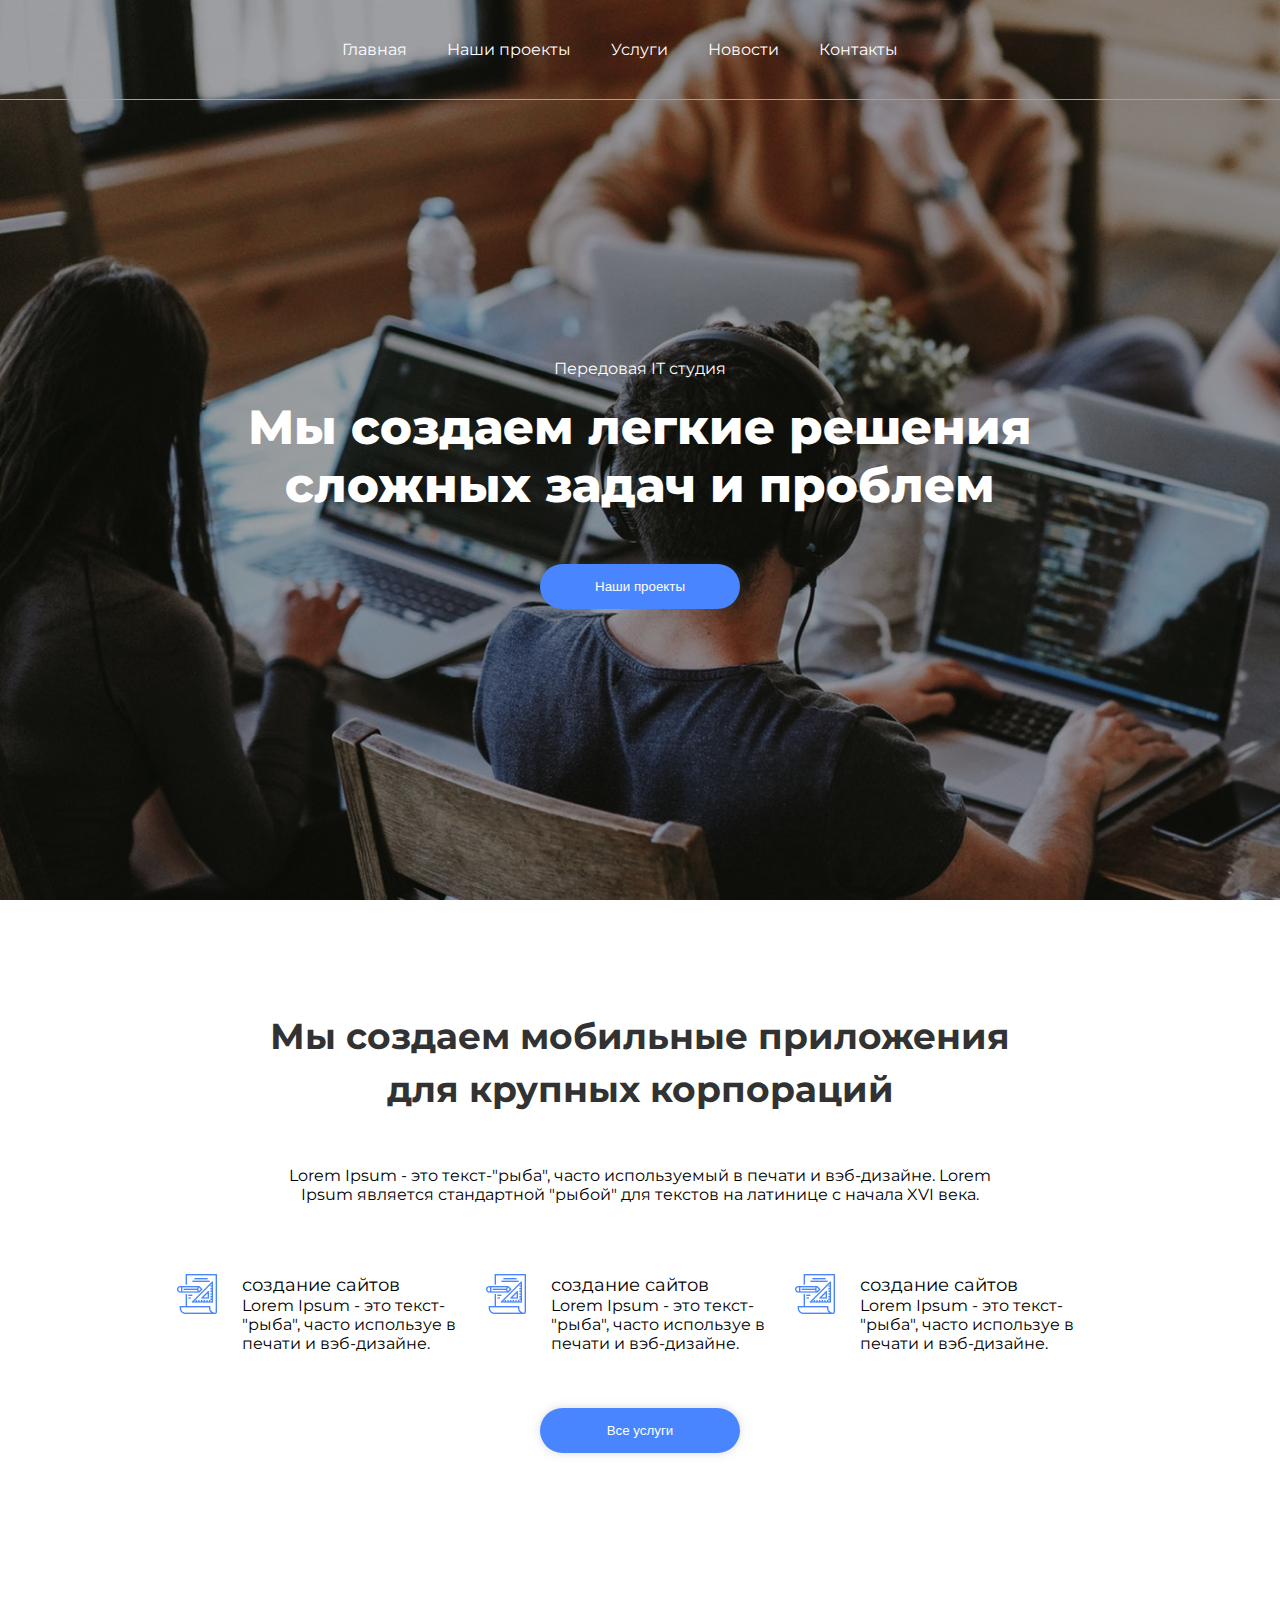
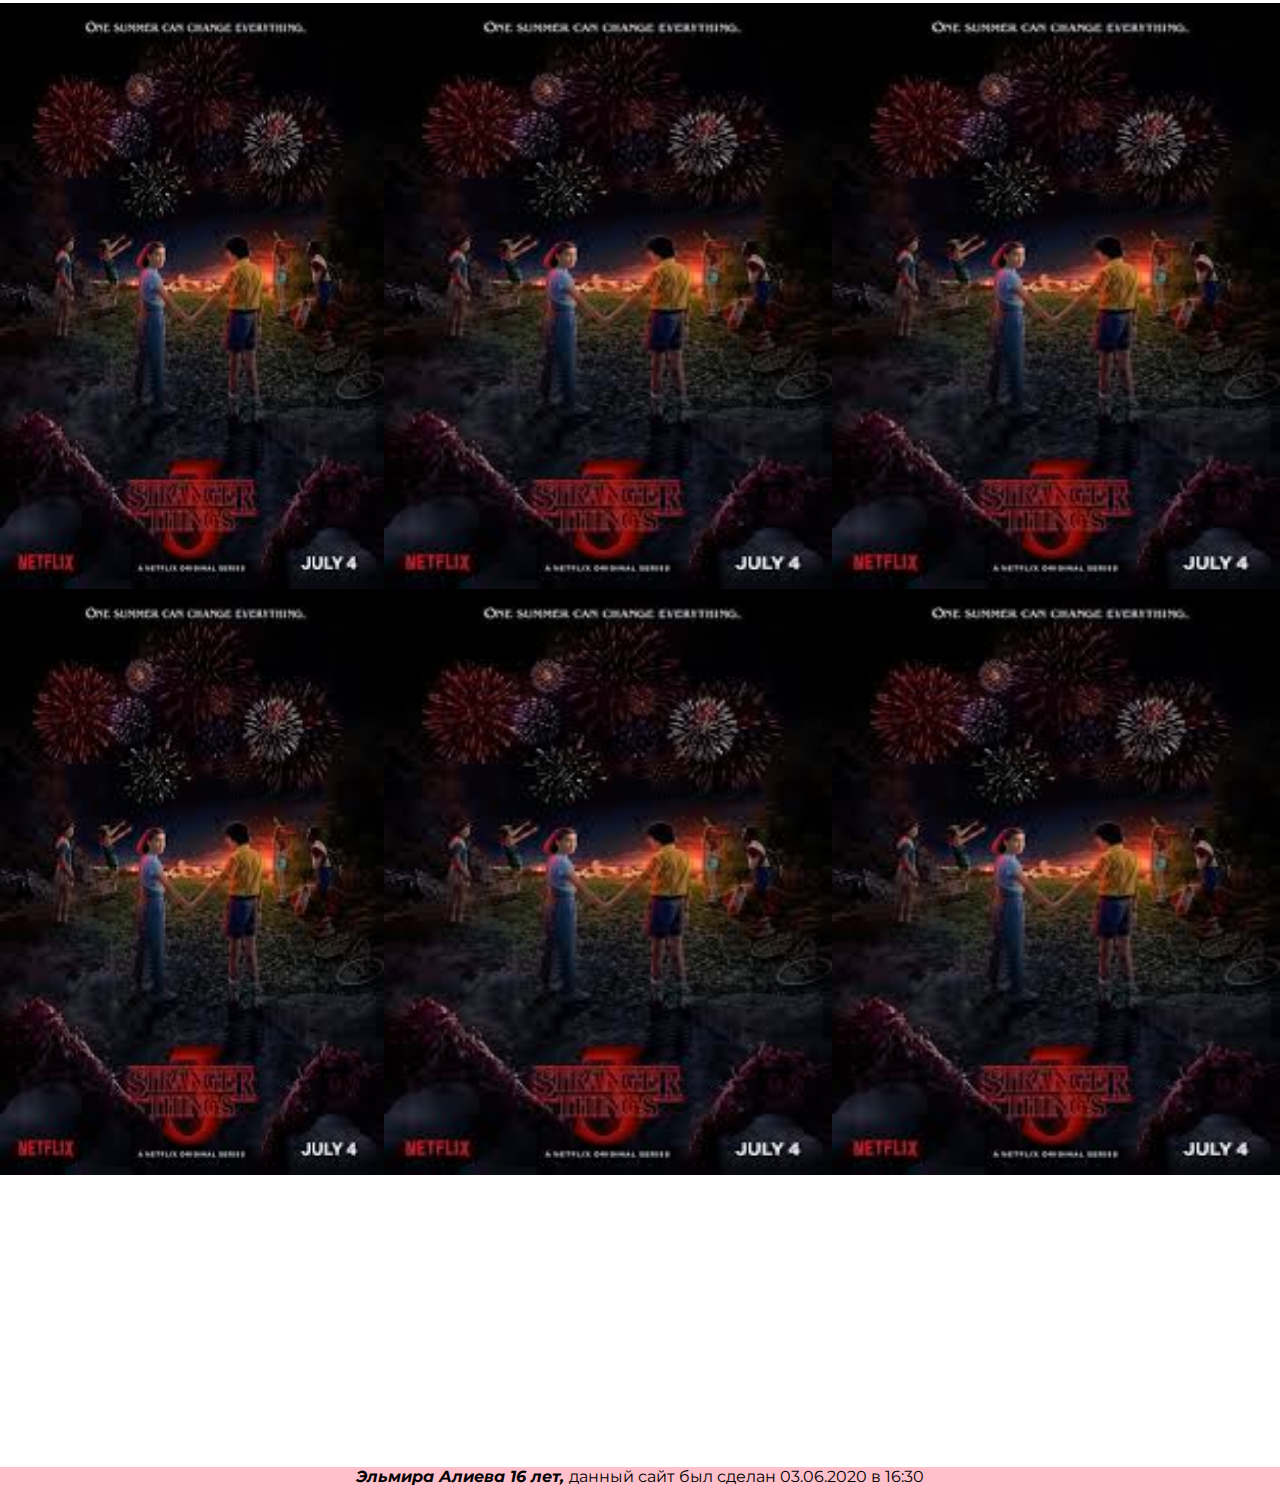
==== index.html @ 611b9155 "Проект 1" ====
<!DOCTYPE html>
<html lang="en">
<head>
    <meta charset="UTF-8">
    <meta name="viewport" content="width=device-width, initial-scale=1.0">
    <title>IT company</title>
    <link rel="stylesheet" href="css/style.css">
    <link href="https://fonts.googleapis.com/css2?family=Montserrat&display=swap" rel="stylesheet">
</head>
<body>  
    <div class="container">
        <header>

            <nav>
                <ul class="menu">
                    <li><a href="">Главная</a></li>
                    <li><a href="">Наши проекты</a></li>
                    <li><a href="">Услуги</a></li>
                    <li><a href="">Новости</a></li>
                    <li><a href="">Контакты</a></li>
                </ul>
            </nav>
            <div class="title-block">
                <div class="subtitle">Передовая IT студия</div>
                <div class="bigtitle">Мы создаем легкие решения<br> сложных задач и проблем</div>
                <button class="btn">Наши проекты</button>
            </div>
        </header>

        <section class="about">
            <div class="about-block">
                <div class="title-section title-about">
                    Мы создаем мобильные приложения<br>
                    для крупных корпораций
                </div>
                <div class="txt txt-about">
                    Lorem Ipsum - это текст-"рыба",
                    часто используемый в печати и вэб-дизайне. 
                    Lorem<br>
                    Ipsum является стандартной "рыбой" для текстов
                    на латинице с начала XVI века.
                </div>
                <div class="items-box">
                    <div class="box">
                        <img src="img/group.png" alt="" class="box-img">
                        <div class="box-txt-block">
                            <div class="title-box">создание сайтов</div>
                            <div class="txt-box">Lorem Ipsum - это текст-<br>
                                 "рыба", часто используе в <br>
                                 печати и вэб-дизайне.</div>
                        </div>
                    </div>
                    <div class="box">
                        <img src="img/group.png" alt="" class="box-img">
                            <div class="box-txt-block">
                            <div class="title-box">создание сайтов</div>
                            <div class="txt-box">Lorem Ipsum - это текст-<br>
                                 "рыба", часто используе в <br>
                                 печати и вэб-дизайне.</div>
                        </div>
                    </div>
                    <div class="box">
                        <img src="img/group.png" alt="" class="box-img">
                            <div class="box-txt-block">
                            <div class="title-box">создание сайтов</div>
                            <div class="txt-box">Lorem Ipsum - это текст-<br>
                                 "рыба", часто используе в <br>
                                 печати и вэб-дизайне.</div>
                        </div>
                    </div>
                </div>

                <button class="btn">Все услуги</button>
            </div>
        </section>

        <section class="gallery">
        	<div class="img-gallery"><img src="img/Unknown.jpg" alt=""></div>
        	<div class="img-gallery"><img src="img/Unknown.jpg" alt=""></div>
        	<div class="img-gallery"><img src="img/Unknown.jpg" alt=""></div>
        	<div class="img-gallery"><img src="img/Unknown.jpg" alt=""></div>
        	<div class="img-gallery"><img src="img/Unknown.jpg" alt=""></div>
        	<div class="img-gallery"><img src="img/Unknown.jpg" alt=""></div>
        </section>
        <footer>
            <div class="autor"> <span class="subname">Эльмира Алиева 16 лет, </span>данный сайт был сделан 03.06.2020 в 16:30</div>
        </footer>
    </div>
</body>
</html>
---- css/style.css ----
*{
    margin: 0;
    padding: 0;
    box-sizing: border-box;
}

.container{
    width: 100%;
    margin: 0 auto;
}
body{
    font-family: 'Montserrat', sans-serif;
}
header{
    min-height: 900px;
    background: url(../img/Rectangle.jpg) no-repeat;
    background-size: cover;
    color: white;
    padding-bottom: 40px;
}
nav{
   border-bottom: 1px solid #A1A1A1; 
}
.menu{
    display: flex;
    justify-content: center;
    padding-top: 40px;
    padding-bottom: 40px;
}
.menu>li{
    margin-right: 40px;
    list-style-type: none;
}
.menu>li>a{
    color: white;
    text-decoration: none;
}

.title-block{
    display: flex;
    flex-direction: column;
    align-items: center;
    padding-top: 259px;
}
.bigtitle{
    text-align: center;
    font-weight: 800;
    font-size: 48px;
    padding-top: 20px;
    padding-bottom: 50px;
}
.btn{
    background: #4985FF;
    box-shadow: 0px 0px 10px rgba(111, 111, 111, 0.25);
    border-radius: 30px;
    width: 200px;
    height: 45px;
    border: none;
    color: white;
}
/*-----------------section-----------------*/
.about{
    min-height: 703px;
}
.about-block{
    display: flex;
    flex-direction: column;
    align-items: center;
}
.title-section{
    font-weight: bold;
    font-size: 36px;
    line-height: 53px;
    color: #323232;
}
.title-about{
    text-align: center;
    margin: 110px 0 50px 0;
}
.txt-about{
    text-align: center;
    margin-bottom: 70px;
}
.items-box{
    display: flex;
    justify-content: center;
    margin-bottom: 55px;
}
.box{
    display: flex;
    justify-content: center;
    margin-right: 30px;
}
.box-img{
    height: 40px;
    width: 40px;
    margin-right: 25px;
}
.title-box{
    font-weight: 600px;
    font-size: 18px;
}
.gallery{
    display: grid;
    grid-template-columns: 30% 35% 35%;
    grid-template-rows: 40% 40%
}
.img-gallery>img{
    width: 100%;
    height: 100%;
    margin-bottom: 20%;
}
.img{
    margin-bottom: 20%;
}
footer{
    text-align: center;
    background: pink;
}
.subname{
    font-weight: bold;
    font-style: italic;
}
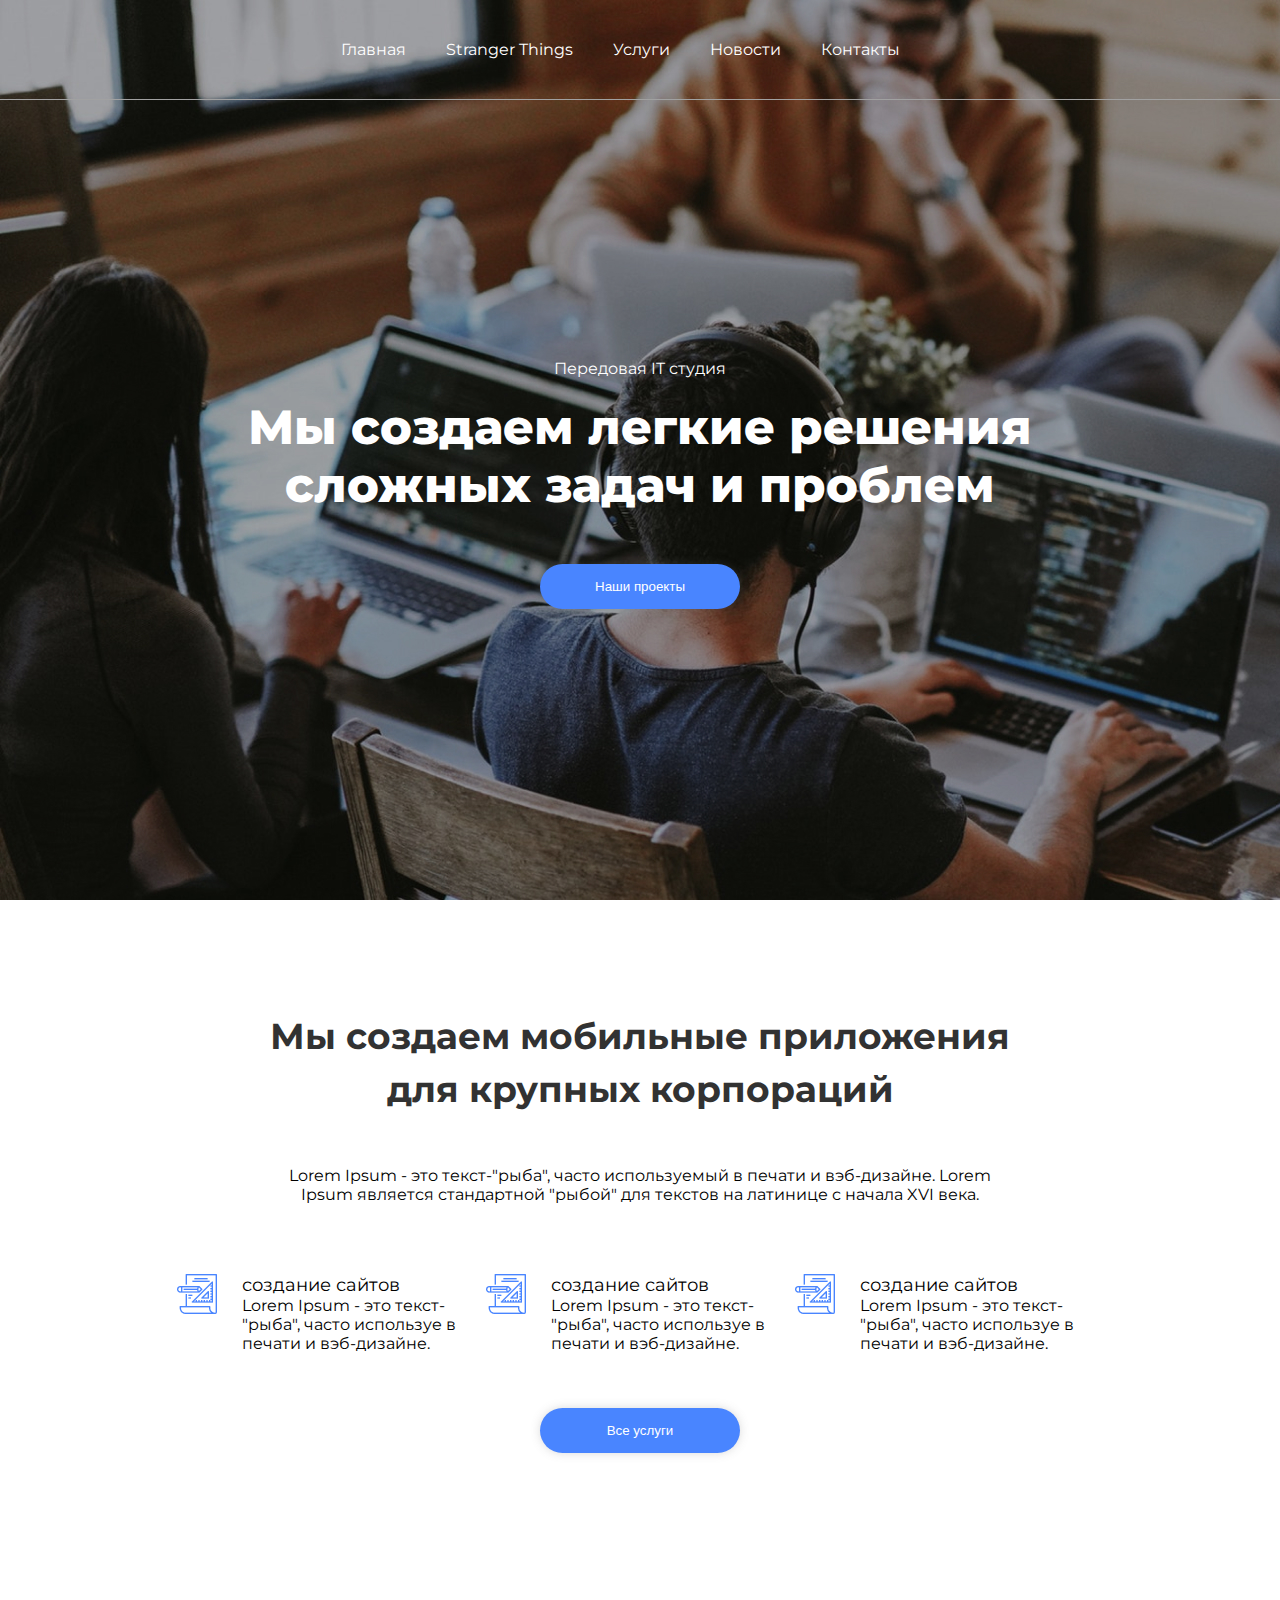
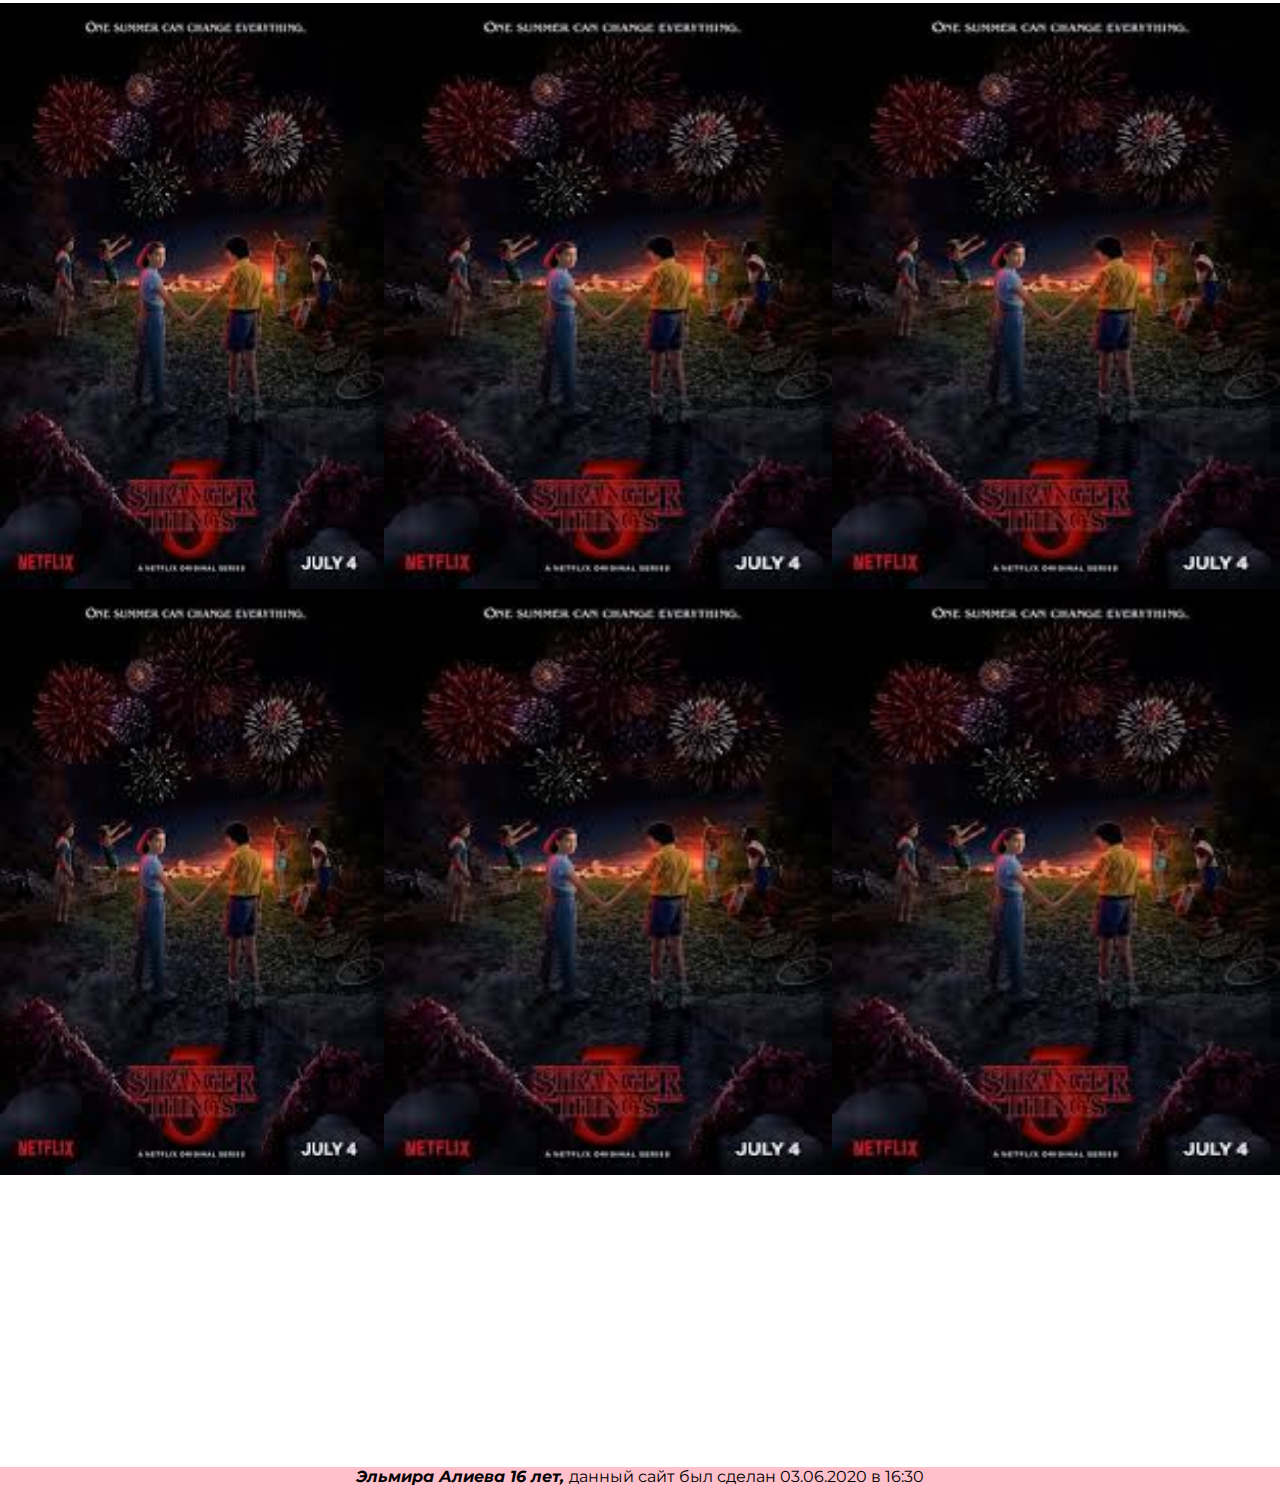
==== commit fdeb8ac6: "Добавила новую страницу и ссылку" ====
--- a/index.html
+++ b/index.html
@@ -14,7 +14,7 @@
             <nav>
                 <ul class="menu">
                     <li><a href="">Главная</a></li>
-                    <li><a href="">Наши проекты</a></li>
+                    <li><a href="inner/Stranger_Things.html">Stranger Things</a></li>
                     <li><a href="">Услуги</a></li>
                     <li><a href="">Новости</a></li>
                     <li><a href="">Контакты</a></li>
